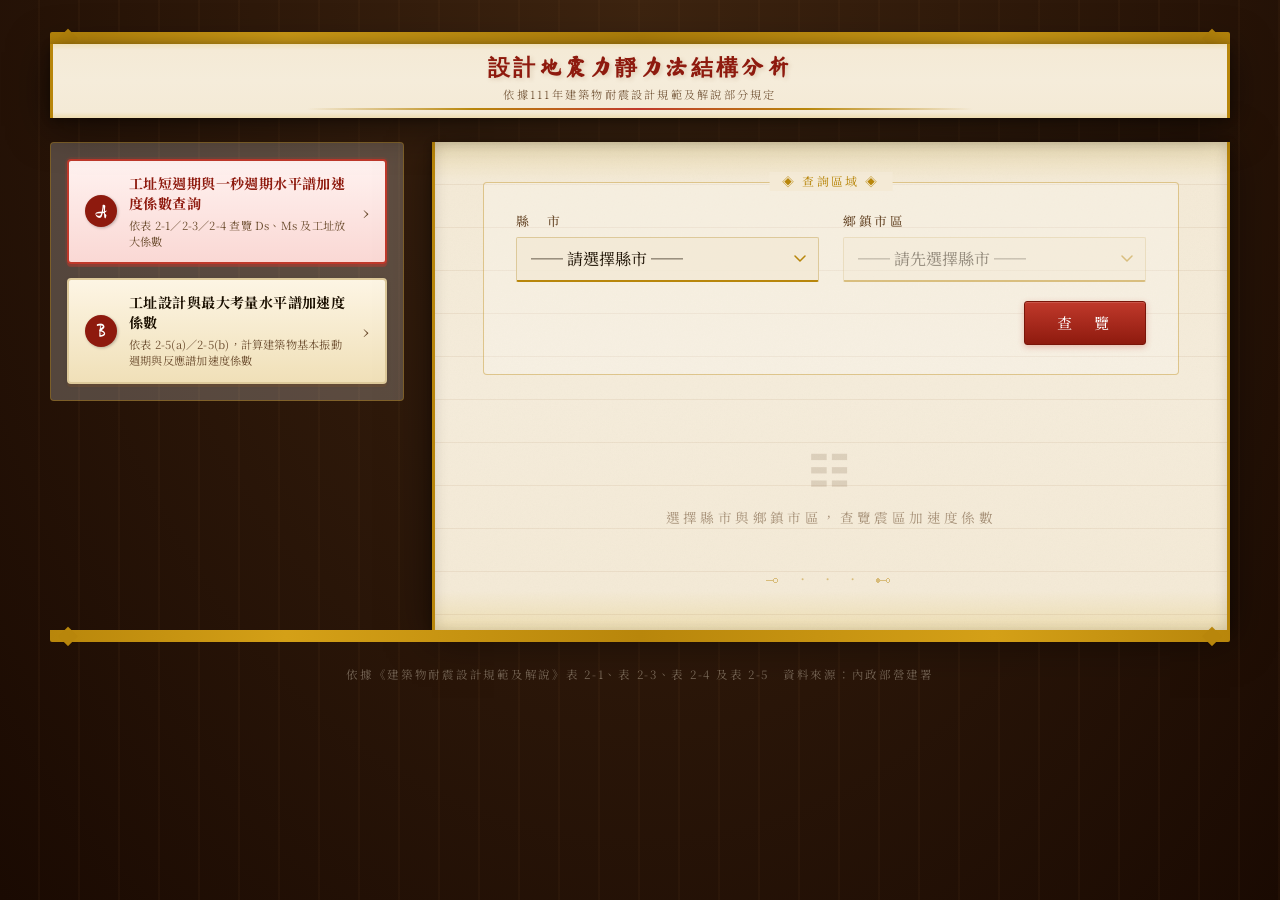
==== index.html @ 916e502d "拆分 A/B 區塊為獨立檔案，並將標題與側邊選單改為固定不隨捲動 - 新增 sections/sec-a.html、sections/sec-b.html，index.html 改由 script.j" ====
<!DOCTYPE html>
<html lang="zh-TW">
<head>
  <meta charset="UTF-8">
  <meta name="viewport" content="width=device-width, initial-scale=1.0">
  <title>設計地震力靜力法結構分析</title>
  <link rel="stylesheet" href="style.css">
</head>
<body>

  <div class="gold-bar gold-bar--top"></div>

  <header class="app-header">
    <h1 class="app-header__title">設計地震力靜力法結構分析</h1>
    <p class="app-header__subtitle">依據111年建築物耐震設計規範及解說部分規定</p>
  </header>

  <div class="app-body">

    <nav class="app-sidebar" aria-label="功能選單">
      <ul class="nav-list">
        <li>
          <button type="button" class="nav-item is-active" data-panel="panel-a">
            <span class="nav-item__badge">A</span>
            <span class="nav-item__body">
              <span class="nav-item__title">工址短週期與一秒週期水平譜加速度係數查詢</span>
              <span class="nav-item__desc">依表 2-1／2-3／2-4 查覽 Ds、Ms 及工址放大係數</span>
            </span>
            <span class="nav-item__chevron" aria-hidden="true">›</span>
          </button>
        </li>
        <li>
          <button type="button" class="nav-item" data-panel="panel-b">
            <span class="nav-item__badge">B</span>
            <span class="nav-item__body">
              <span class="nav-item__title">工址設計與最大考量水平譜加速度係數</span>
              <span class="nav-item__desc">依表 2-5(a)／2-5(b)，計算建築物基本振動週期與反應譜加速度係數</span>
            </span>
            <span class="nav-item__chevron" aria-hidden="true">›</span>
          </button>
        </li>
      </ul>
    </nav>

    <div class="app-content">
    <section class="content-panel is-active" id="panel-a"></section>

    <section class="content-panel" id="panel-b"></section>
    </div>

  </div>

  <div class="gold-bar gold-bar--bottom"></div>
  <footer class="page-footer">
    依據《建築物耐震設計規範及解說》表 2-1、表 2-3、表 2-4 及表 2-5　資料來源：內政部營建署
  </footer>

  <script src="script.js"></script>
</body>
</html>
---- style.css ----
/* ════════════════════════════════════════════
   震區水平譜加速度係數典籍查覽 — style.css
   書卷典籍美學樣式（完整版）
   ════════════════════════════════════════════ */

@import url('https://fonts.googleapis.com/css2?family=Noto+Serif+TC:wght@300;400;500;700;900&family=Ma+Shan+Zheng&display=swap');

/* ── 色彩變數 ── */
:root {
  --ink:             #1a0f00;
  --ink-light:       #3d2b1a;
  --ink-faint:       #6b4c2e;
  --paper:           #f4ead6;
  --paper-dark:      #e8d5ae;
  --paper-aged:      #ddc99a;
  --vermillion:      #c0392b;
  --vermillion-dark: #8e1a0e;
  --gold:            #b8860b;
  --gold-light:      #d4a017;
  --seal-red:        #cc2200;
  --bamboo:          #8fae6b;
}

/* ── Reset ── */
*, *::before, *::after { box-sizing: border-box; margin: 0; padding: 0; }

body {
  background: #2c1a08;
  background-image:
    repeating-linear-gradient(
      90deg, transparent 0px, transparent 38px,
      rgba(139,90,43,0.07) 38px, rgba(139,90,43,0.07) 40px
    ),
    radial-gradient(ellipse at 50% 0%, #3d2410 0%, #1a0a02 100%);
  min-height: 100vh;
  font-family: 'Noto Serif TC', 'Noto Serif CJK TC', serif;
  color: var(--ink);
  display: flex;
  flex-direction: column;
  align-items: center;
  padding: 2rem 1rem 4rem;
}

/* ════════════════════════════════════════════
   捲軸外框
   ════════════════════════════════════════════ */
.gold-bar {
  width: 100%; max-width: 1180px; height: 12px;
  background: linear-gradient(90deg,
    var(--gold) 0%, var(--gold-light) 20%, var(--gold) 50%,
    var(--gold-light) 80%, var(--gold) 100%);
  position: relative;
}
.gold-bar--top    { border-radius: 2px 2px 0 0; }
.gold-bar--bottom { border-radius: 0 0 2px 2px; }
.gold-bar--top::before, .gold-bar--top::after,
.gold-bar--bottom::before, .gold-bar--bottom::after {
  content: '◆'; position: absolute; color: var(--gold); font-size: 20px; line-height: 1;
}
.gold-bar--top::before    { top: -4px;    left:  8px; }
.gold-bar--top::after     { top: -4px;    right: 8px; }
.gold-bar--bottom::before { bottom: -4px; left:  8px; }
.gold-bar--bottom::after  { bottom: -4px; right: 8px; }

.scroll {
  width: 100%; max-width: 820px;
  background: var(--paper);
  background-image:
    url("data:image/svg+xml,%3Csvg xmlns='http://www.w3.org/2000/svg' width='300' height='300'%3E%3Cfilter id='n'%3E%3CfeTurbulence type='fractalNoise' baseFrequency='0.65' numOctaves='3' stitchTiles='stitch'/%3E%3CfeColorMatrix type='saturate' values='0'/%3E%3C/filter%3E%3Crect width='300' height='300' filter='url(%23n)' opacity='0.04'/%3E%3C/svg%3E"),
    linear-gradient(180deg, #f0e0b8 0%, #f4ead6 8%, #f5ecda 50%, #f4ead6 92%, #eddcb0 100%);
  border-left: 3px solid var(--gold); border-right: 3px solid var(--gold);
  box-shadow:
    inset  4px 0 12px rgba(26,15,0,0.07),
    inset -4px 0 12px rgba(26,15,0,0.07),
    0 8px 40px rgba(0,0,0,0.5), 0 2px 8px rgba(0,0,0,0.3);
  position: relative; overflow: hidden;
}
.scroll::before {
  content: ''; position: absolute; inset: 0; pointer-events: none; z-index: 0;
  background-image: repeating-linear-gradient(
    180deg, transparent 0px, transparent 42px,
    rgba(139,90,43,0.09) 42px, rgba(139,90,43,0.09) 43px
  );
}
.scroll__inner { position: relative; z-index: 1; padding: 2.5rem 3rem; }

/* ════════════════════════════════════════════
   頂層標題列（App Header）
   ════════════════════════════════════════════ */
.app-header {
  width: 100%; max-width: 1180px;
  margin: 0 auto 1.5rem;
  background: var(--paper);
  background-image: linear-gradient(180deg, #f0e0b8 0%, #f4ead6 8%, #f5ecda 50%, #f4ead6 92%, #eddcb0 100%);
  border-left: 3px solid var(--gold); border-right: 3px solid var(--gold);
  box-shadow: 0 8px 40px rgba(0,0,0,0.5), 0 2px 8px rgba(0,0,0,0.3);
  text-align: center;
  padding: 0.5rem 2rem 0.45rem;
  position: sticky; top: 0; z-index: 30;
}
.app-header::after {
  content: ''; display: block; margin: 0.4rem auto 0; width: 60%; height: 2px;
  background: linear-gradient(90deg,
    transparent, var(--gold), var(--vermillion), var(--gold), transparent);
}
.app-header__title {
  font-family: 'Ma Shan Zheng', cursive;
  font-size: 1.4rem; color: var(--vermillion-dark);
  letter-spacing: 0.15em; text-shadow: 2px 2px 4px rgba(139,90,43,0.2); line-height: 1.3;
}
.app-header__subtitle {
  font-size: 0.7rem; color: var(--ink-faint);
  letter-spacing: 0.2em; margin-top: 0.3rem; font-weight: 300;
}

/* ════════════════════════════════════════════
   App Body：側邊選單（30%）＋ 內容面板（70%）
   ════════════════════════════════════════════ */
.app-body {
  width: 100%; max-width: 1180px;
  margin: 0 auto;
  display: flex; gap: 1.75rem; align-items: flex-start;
}

.app-sidebar {
  flex: 0 0 30%;
  min-width: 220px;
  background: rgba(255,255,255,0.22);
  border: 1px solid rgba(184,134,11,0.4);
  border-radius: 4px;
  padding: 1rem;
  position: sticky;
  top: 76px;
}
.nav-list { list-style: none; display: flex; flex-direction: column; gap: 0.85rem; }

.nav-item {
  width: 100%;
  display: flex; align-items: center; gap: 0.75rem;
  padding: 0.85rem 1rem; border-radius: 4px;
  border: 2px solid var(--paper-aged);
  background: linear-gradient(180deg, #fdf5e4 0%, #f0e0b8 100%);
  box-shadow: 0 3px 0 rgba(139,90,43,0.25), 0 1px 4px rgba(0,0,0,0.1);
  cursor: pointer; text-align: left;
  font-family: 'Noto Serif TC', serif;
  transition: all 0.15s ease; position: relative; top: 0;
}
.nav-item:hover {
  border-color: var(--ink-faint);
  box-shadow: 0 4px 0 rgba(139,90,43,0.3), 0 2px 8px rgba(0,0,0,0.12);
  top: -1px;
}
.nav-item:active { top: 2px; box-shadow: 0 1px 0 rgba(139,90,43,0.2); }
.nav-item.is-active {
  border-color: var(--vermillion);
  background: linear-gradient(180deg, #fff2f0 0%, #fad8d4 100%);
  box-shadow: 0 3px 0 rgba(192,57,43,0.4), 0 0 0 2px rgba(192,57,43,0.15);
  top: 0;
}
.nav-item__badge {
  flex-shrink: 0; width: 2rem; height: 2rem; border-radius: 50%;
  display: flex; align-items: center; justify-content: center;
  background: var(--vermillion-dark); color: #fff;
  font-family: 'Ma Shan Zheng', cursive; font-size: 1.1rem;
  box-shadow: 1px 1px 3px rgba(0,0,0,0.25);
}
.nav-item__body  { flex: 1; display: flex; flex-direction: column; gap: 0.2rem; }
.nav-item__title { font-size: 0.88rem; font-weight: 700; color: var(--ink); letter-spacing: 0.03em; line-height: 1.4; }
.nav-item__desc  { font-size: 0.7rem; color: var(--ink-faint); letter-spacing: 0.02em; }
.nav-item__chevron { flex-shrink: 0; color: var(--ink-faint); font-size: 1.1rem; }
.nav-item.is-active .nav-item__title { color: var(--vermillion-dark); }

.app-content { flex: 1 1 70%; min-width: 0; }
.content-panel { display: none; }
.content-panel.is-active { display: block; }

/* ════════════════════════════════════════════
   查詢區
   ════════════════════════════════════════════ */
.query-box {
  background: rgba(255,255,255,0.22);
  border: 1px solid rgba(184,134,11,0.4);
  border-radius: 4px; padding: 1.8rem 2rem;
  margin-bottom: 2rem; position: relative;
}
.query-box__label {
  position: absolute; top: -0.65rem; left: 50%; transform: translateX(-50%);
  background: var(--paper); padding: 0 0.8rem;
  font-size: 0.75rem; color: var(--gold); letter-spacing: 0.2em; white-space: nowrap;
}
.query-box__row {
  display: flex; gap: 1.5rem; align-items: flex-end; flex-wrap: wrap;
}
.query-box__row--btn {
  margin-top: 1.2rem; justify-content: flex-end;
}

.form-group { flex: 1; min-width: 180px; }
.form-group label {
  display: block; font-size: 0.8rem; color: var(--ink-faint);
  letter-spacing: 0.2em; margin-bottom: 0.4rem; font-weight: 500;
}

select {
  width: 100%; padding: 0.6rem 2rem 0.6rem 0.9rem;
  background-color: rgba(244,234,214,0.85);
  border: 1px solid var(--paper-aged); border-bottom: 2px solid var(--gold);
  border-radius: 2px;
  font-family: 'Noto Serif TC', serif; font-size: 1rem; color: var(--ink);
  cursor: pointer; outline: none; appearance: none; -webkit-appearance: none;
  background-image: url("data:image/svg+xml,%3Csvg xmlns='http://www.w3.org/2000/svg' width='12' height='8'%3E%3Cpath d='M1 1l5 5 5-5' fill='none' stroke='%23b8860b' stroke-width='1.5' stroke-linecap='round' stroke-linejoin='round'/%3E%3C/svg%3E");
  background-repeat: no-repeat; background-position: right 0.75rem center;
  transition: border-color 0.2s, box-shadow 0.2s;
}
select:focus { border-bottom-color: var(--vermillion); box-shadow: 0 2px 8px rgba(192,57,43,0.12); }
select:disabled { opacity: 0.45; cursor: not-allowed; }

.btn-query {
  flex-shrink: 0; padding: 0.65rem 2rem;
  background: linear-gradient(180deg, var(--vermillion) 0%, var(--vermillion-dark) 100%);
  color: #fff; border: 1px solid #7a1509; border-radius: 3px;
  font-family: 'Noto Serif TC', serif; font-size: 0.95rem;
  letter-spacing: 0.25em; cursor: pointer;
  box-shadow: 0 2px 6px rgba(192,57,43,0.3), inset 0 1px 0 rgba(255,255,255,0.15);
  transition: all 0.2s; white-space: nowrap;
}
.btn-query:hover {
  background: linear-gradient(180deg, #d04030 0%, #9e1e0f 100%);
  box-shadow: 0 3px 10px rgba(192,57,43,0.4); transform: translateY(-1px);
}
.btn-query:active { transform: translateY(0); }

/* ════════════════════════════════════════════
   工址位置判斷列（zone-row）
   ════════════════════════════════════════════ */
.zone-row {
  margin-top: 1.1rem; padding-top: 1rem;
  border-top: 1px dashed rgba(184,134,11,0.3);
  display: block;
}
.zone-row__label {
  display: block;
  font-size: 0.78rem; color: var(--ink-faint);
  letter-spacing: 0.18em; margin-bottom: 0.65rem;
  width: 100%;
}

/* 兩顆卡片水平並排，佔滿整行 */
.zone-toggle { display: flex; flex-direction: row; gap: 0.85rem; width: 100%; }

.zone-btn {
  flex: 1; min-width: 180px;
  display: flex; align-items: center; gap: 0.75rem;
  padding: 0.85rem 1.1rem; border-radius: 4px;
  /* 明顯的按鈕外觀：實色邊框 + 立體陰影 */
  border: 2px solid var(--paper-aged);
  background: linear-gradient(180deg, #fdf5e4 0%, #f0e0b8 100%);
  box-shadow: 0 3px 0 rgba(139,90,43,0.25), 0 1px 4px rgba(0,0,0,0.1);
  cursor: pointer;
  transition: all 0.15s ease;
  user-select: none;
  position: relative;
  top: 0;
}
/* 隱藏原生 radio（保留輔助功能） */
.zone-btn input[type="radio"] { position: absolute; opacity: 0; width: 0; height: 0; }

/* Hover：浮起效果 */
.zone-btn:hover {
  border-color: var(--ink-faint);
  box-shadow: 0 4px 0 rgba(139,90,43,0.3), 0 2px 8px rgba(0,0,0,0.12);
  top: -1px;
}

/* 點下：按壓效果 */
.zone-btn:active {
  top: 2px;
  box-shadow: 0 1px 0 rgba(139,90,43,0.2);
}

/* 選中：非近斷層（金色） */
.zone-btn--general.is-selected {
  border-color: var(--gold);
  background: linear-gradient(180deg, #fff8e8 0%, #f5e8b0 100%);
  box-shadow: 0 3px 0 rgba(184,134,11,0.4), 0 0 0 2px rgba(184,134,11,0.2);
  top: 0;
}

/* 選中：屬近斷層（朱紅） */
.zone-btn--near.is-selected {
  border-color: var(--vermillion);
  background: linear-gradient(180deg, #fff2f0 0%, #fad8d4 100%);
  box-shadow: 0 3px 0 rgba(192,57,43,0.4), 0 0 0 2px rgba(192,57,43,0.15);
  top: 0;
}

/* 圖示 */
.zone-btn__icon {
  font-size: 1.5rem; line-height: 1; flex-shrink: 0;
  filter: drop-shadow(0 1px 1px rgba(0,0,0,0.1));
}
.zone-btn--general .zone-btn__icon { color: var(--gold); }
.zone-btn--near    .zone-btn__icon { color: var(--vermillion); }

/* 文字 */
.zone-btn__text {
  display: flex; flex-direction: column; gap: 0.2rem;
  font-size: 0.95rem; font-weight: 700; color: var(--ink);
  letter-spacing: 0.05em; line-height: 1.3;
}
.zone-btn__text small {
  font-size: 0.7rem; color: var(--ink-faint);
  font-weight: 400; letter-spacing: 0.05em;
}
.zone-btn--general.is-selected .zone-btn__text { color: var(--gold); }
.zone-btn--near.is-selected    .zone-btn__text { color: var(--vermillion-dark); }

/* ════════════════════════════════════════════
   近斷層輸入列（near-row）
   ════════════════════════════════════════════ */
.near-row {
  margin-top: 1rem; padding-top: 1rem;
  border-top: 1px dashed rgba(192,57,43,0.25);
  display: flex; gap: 1.5rem; flex-wrap: wrap; align-items: flex-end;
}
.form-group--dist { min-width: 200px; flex: 0 0 auto; }

.dist-hint {
  font-size: 0.68rem; color: var(--ink-faint);
  font-weight: 300; letter-spacing: 0.05em; margin-left: 0.2rem;
}
.dist-input-wrap { display: flex; align-items: center; gap: 0.5rem; }

input[type="number"] {
  width: 120px; padding: 0.6rem 0.8rem;
  background: rgba(244,234,214,0.85);
  border: 1px solid var(--paper-aged); border-bottom: 2px solid var(--vermillion);
  border-radius: 2px;
  font-family: 'Noto Serif TC', serif; font-size: 1.05rem; color: var(--ink);
  outline: none; text-align: center;
  transition: border-color 0.2s, box-shadow 0.2s;
  -moz-appearance: textfield;
}
input[type="number"]::-webkit-inner-spin-button,
input[type="number"]::-webkit-outer-spin-button { -webkit-appearance: none; }
input[type="number"]:focus {
  border-bottom-color: var(--gold); box-shadow: 0 2px 8px rgba(184,134,11,0.15);
}
.dist-unit { font-size: 0.85rem; color: var(--ink-faint); letter-spacing: 0.05em; }

/* ════════════════════════════════════════════
   結果區
   ════════════════════════════════════════════ */
.result { animation: unfurl 0.45s ease-out; }
@keyframes unfurl {
  from { opacity: 0; transform: translateY(-10px); }
  to   { opacity: 1; transform: translateY(0); }
}

.result__heading {
  display: flex; align-items: baseline; gap: 0.6rem;
  margin-bottom: 0.8rem; padding-bottom: 0.8rem;
  border-bottom: 1px dashed var(--paper-aged);
}
.result__county   { font-family: 'Ma Shan Zheng', cursive; font-size: 1.1rem; color: var(--ink-faint); }
.result__district { font-family: 'Ma Shan Zheng', cursive; font-size: 1.7rem; color: var(--vermillion-dark); letter-spacing: 0.1em; }

/* 模式標籤 */
.result__mode {
  font-size: 0.78rem; letter-spacing: 0.1em;
  padding: 0.35rem 0.8rem; border-radius: 2px;
  margin-bottom: 1.1rem; display: inline-block;
}
.result__mode.mode--near {
  background: rgba(192,57,43,0.09); color: var(--vermillion-dark);
  border: 1px solid rgba(192,57,43,0.28); border-left: 3px solid var(--vermillion);
}
.result__mode.mode--general {
  background: rgba(184,134,11,0.08); color: var(--ink-faint);
  border: 1px solid rgba(184,134,11,0.25); border-left: 3px solid var(--gold);
}

/* 四格係數 */
.coeff-grid {
  display: grid; grid-template-columns: 1fr 1fr;
  gap: 1px; background: rgba(184,134,11,0.28);
  border: 1px solid rgba(184,134,11,0.4); border-radius: 3px;
  overflow: hidden; margin-bottom: 1.5rem;
}
.coeff-cell {
  position: relative; background: rgba(244,234,214,0.55);
  padding: 1.1rem 1.3rem; transition: background 0.2s;
}
.coeff-cell:hover { background: rgba(244,234,214,0.9); }
.coeff-cell__badge {
  position: absolute; top: 8px; right: 8px;
  font-size: 0.62rem; padding: 2px 6px; border-radius: 2px; letter-spacing: 0.04em;
}
.coeff-cell__badge--design {
  background: rgba(192,57,43,0.10); color: var(--vermillion-dark);
  border: 1px solid rgba(192,57,43,0.22);
}
.coeff-cell__badge--max {
  background: rgba(184,134,11,0.10); color: var(--gold);
  border: 1px solid rgba(184,134,11,0.28);
}
.coeff-cell__desc  { font-size: 0.72rem; color: var(--ink-faint); letter-spacing: 0.1em; margin-bottom: 0.2rem; padding-right: 3.5rem; }
.coeff-cell__symbol{ font-size: 0.85rem; color: var(--gold); font-style: italic; margin-bottom: 0.25rem; }
.coeff-cell__value { font-size: 2.2rem; font-weight: 900; color: var(--vermillion-dark); line-height: 1; letter-spacing: -0.02em; }
.coeff-cell__note  { font-size: 0.68rem; color: var(--ink-faint); margin-top: 0.25rem; }
.coeff-cell__formula {
  font-size: 0.66rem; color: var(--ink-faint); font-style: italic;
  margin-top: 0.4rem; opacity: 0.85; letter-spacing: 0.02em;
}
.coeff-cell__factor {
  font-size: 0.78rem; color: var(--gold); margin-top: 0.15rem;
}
.coeff-cell__factor span { font-weight: 700; }

.coeff-grid--single { grid-template-columns: 1fr; }

/* 斷層區 */
.fault-box {
  background: rgba(143,174,107,0.08);
  border: 1px solid rgba(143,174,107,0.32);
  border-radius: 3px; padding: 1.1rem 1.3rem;
}
.fault-box__title {
  font-size: 0.78rem; color: var(--ink-faint); letter-spacing: 0.2em;
  margin-bottom: 0.75rem;
  display: flex; align-items: center; gap: 0.6rem;
}
.fault-box__title::after { content: ''; flex: 1; height: 1px; background: rgba(143,174,107,0.32); }
.fault-tags { display: flex; flex-wrap: wrap; gap: 0.5rem; }
.fault-tag {
  background: rgba(61,43,26,0.06); border: 1px solid rgba(61,43,26,0.18);
  border-left: 3px solid var(--bamboo);
  padding: 0.3rem 0.7rem; font-size: 0.85rem; color: var(--ink-light);
  letter-spacing: 0.05em; border-radius: 0 2px 2px 0; transition: background 0.15s;
}
.fault-tag:hover { background: rgba(143,174,107,0.15); }
.fault-tag--active {
  background: rgba(192,57,43,0.10) !important;
  border-left-color: var(--vermillion) !important;
  color: var(--vermillion-dark) !important; font-weight: 700;
}
.fault-none { font-size: 0.85rem; color: var(--ink-faint); font-style: italic; letter-spacing: 0.12em; }

/* ════════════════════════════════════════════
   其他
   ════════════════════════════════════════════ */
.placeholder {
  text-align: center; padding: 2rem 0 1rem;
  color: var(--ink-faint); font-size: 0.85rem;
  letter-spacing: 0.25em; opacity: 0.55;
}
.placeholder::before { content: '☷'; display: block; font-size: 2.5rem; margin-bottom: 0.5rem; opacity: 0.3; }
.ornament { text-align: center; color: var(--gold); font-size: 1rem; letter-spacing: 0.5em; margin: 1.5rem 0 0; opacity: 0.45; }
.page-footer { color: rgba(244,234,214,0.38); font-size: 0.72rem; letter-spacing: 0.15em; margin-top: 1.5rem; text-align: center; }

/* ── RWD：側欄改為堆疊在內容上方 ── */
@media (max-width: 880px) {
  .app-body { flex-direction: column; }
  .app-sidebar { flex-basis: auto; width: 100%; position: static; }
  .nav-list { flex-direction: row; flex-wrap: wrap; }
  .nav-item { flex: 1 1 100%; }
}

/* ── RWD ── */
@media (max-width: 600px) {
  .scroll__inner { padding: 1.5rem 1.2rem; }
  .app-header__title { font-size: 1.15rem; }
  .coeff-grid { grid-template-columns: 1fr; }
  .query-box__row { flex-direction: column; }
  .zone-toggle { flex-direction: column; }
  .btn-query { width: 100%; text-align: center; }
}
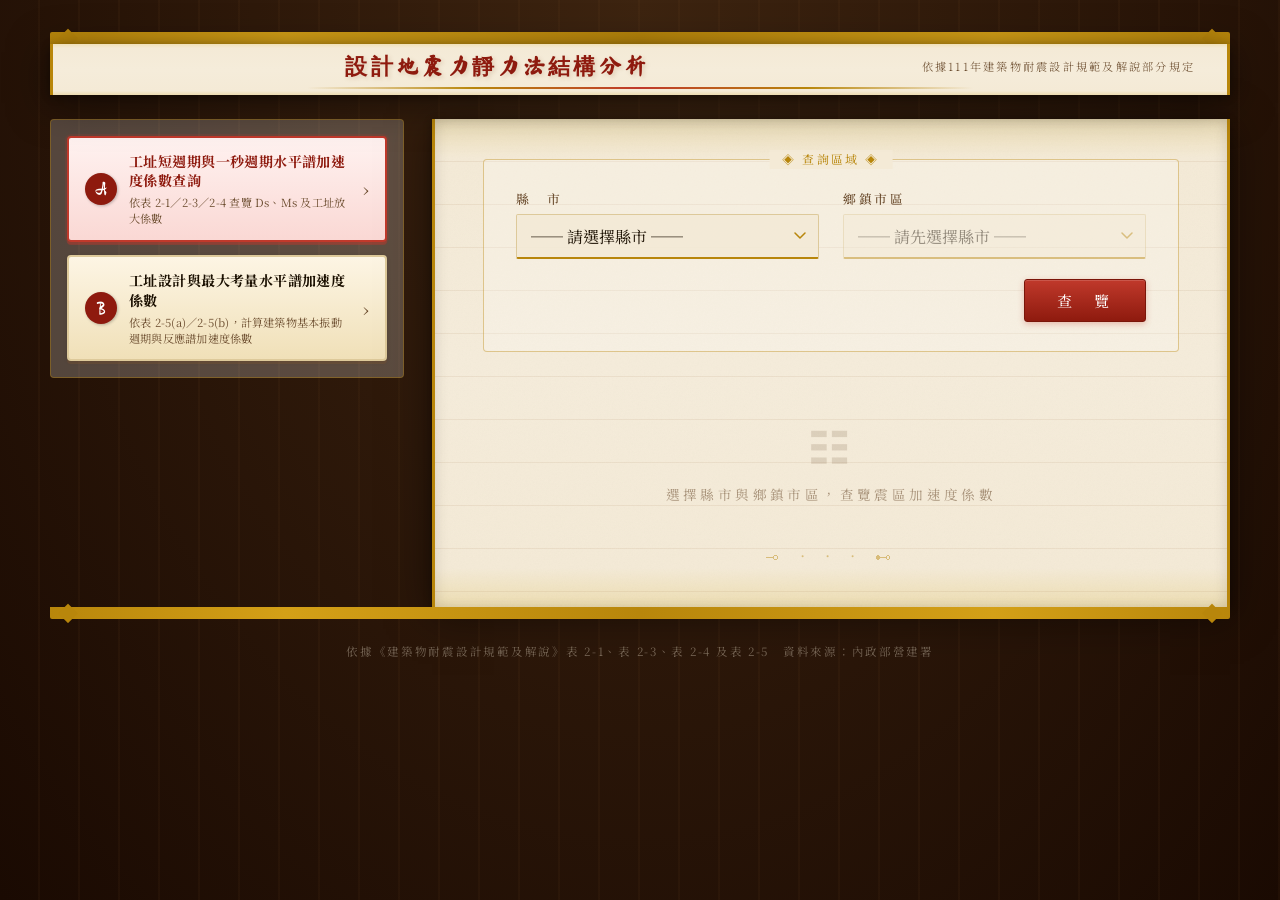
==== commit b00dbe4c: "調整頁首排版並於 SaD/SaM 卡片新增週期分界參考值 頁首副標題改與主標題同列置右（flex 排版避免任何寬度下重疊），縮減頁首高度； 工址設計/最大考量水平譜加速度係數卡片新增 0.2T0/T0" ====
--- a/index.html
+++ b/index.html
@@ -11,8 +11,10 @@
   <div class="gold-bar gold-bar--top"></div>
 
   <header class="app-header">
-    <h1 class="app-header__title">設計地震力靜力法結構分析</h1>
-    <p class="app-header__subtitle">依據111年建築物耐震設計規範及解說部分規定</p>
+    <div class="app-header__row">
+      <h1 class="app-header__title">設計地震力靜力法結構分析</h1>
+      <p class="app-header__subtitle">依據111年建築物耐震設計規範及解說部分規定</p>
+    </div>
   </header>
 
   <div class="app-body">
--- a/style.css
+++ b/style.css
@@ -95,7 +95,7 @@
   border-left: 3px solid var(--gold); border-right: 3px solid var(--gold);
   box-shadow: 0 8px 40px rgba(0,0,0,0.5), 0 2px 8px rgba(0,0,0,0.3);
   text-align: center;
-  padding: 0.5rem 2rem 0.45rem;
+  padding: 0.45rem 2rem 0.4rem;
   position: sticky; top: 0; z-index: 30;
 }
 .app-header::after {
@@ -103,14 +103,27 @@
   background: linear-gradient(90deg,
     transparent, var(--gold), var(--vermillion), var(--gold), transparent);
 }
+.app-header__row {
+  display: flex;
+  align-items: center;
+  gap: 0.75rem;
+}
 .app-header__title {
+  flex: 1 0 auto;
+  text-align: center;
+  white-space: nowrap;
   font-family: 'Ma Shan Zheng', cursive;
   font-size: 1.4rem; color: var(--vermillion-dark);
   letter-spacing: 0.15em; text-shadow: 2px 2px 4px rgba(139,90,43,0.2); line-height: 1.3;
 }
 .app-header__subtitle {
+  flex: 0 1 auto;
+  min-width: 0;
+  white-space: nowrap;
+  overflow: hidden;
+  text-overflow: ellipsis;
   font-size: 0.7rem; color: var(--ink-faint);
-  letter-spacing: 0.2em; margin-top: 0.3rem; font-weight: 300;
+  letter-spacing: 0.2em; font-weight: 300;
 }
 
 /* ════════════════════════════════════════════
@@ -418,6 +431,7 @@
 .coeff-cell__factor span { font-weight: 700; }
 
 .coeff-grid--single { grid-template-columns: 1fr; }
+.coeff-grid--three { grid-template-columns: repeat(3, 1fr); }
 
 /* 斷層區 */
 .fault-box {
@@ -470,6 +484,7 @@
 @media (max-width: 600px) {
   .scroll__inner { padding: 1.5rem 1.2rem; }
   .app-header__title { font-size: 1.15rem; }
+  .app-header__subtitle { font-size: 0.5rem; letter-spacing: 0.05em; }
   .coeff-grid { grid-template-columns: 1fr; }
   .query-box__row { flex-direction: column; }
   .zone-toggle { flex-direction: column; }
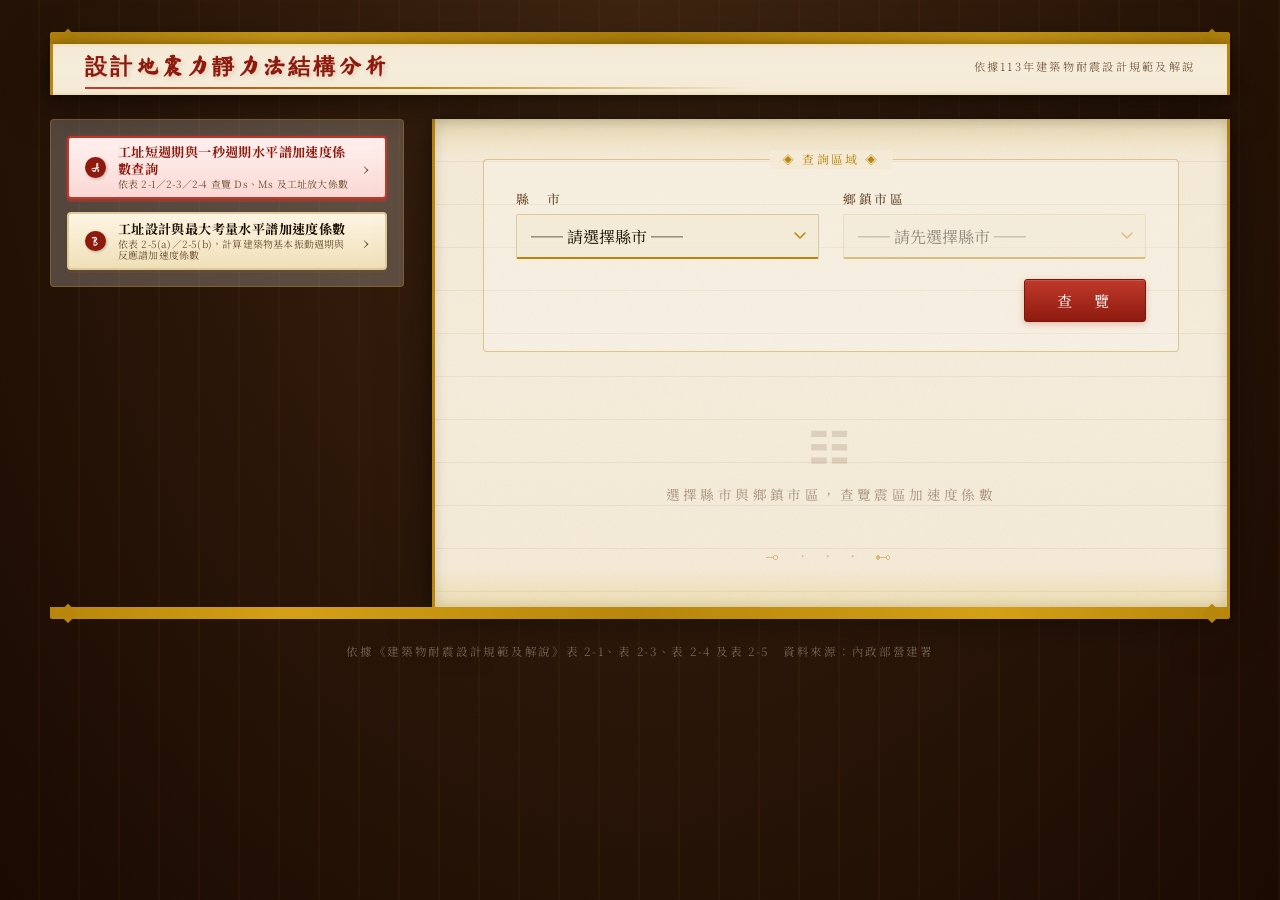
==== commit c029e7f0: "標題列左置與底線漸層調整、側邊按鈕縮高、JSON 資料移入 database 資料夾 - 主標題貼齊左側，底線改為由左側不透明向右漸淡 - 次標題文字更新為「依據113年建築物耐震設計規範及解說」 -" ====
--- a/index.html
+++ b/index.html
@@ -13,7 +13,7 @@
   <header class="app-header">
     <div class="app-header__row">
       <h1 class="app-header__title">設計地震力靜力法結構分析</h1>
-      <p class="app-header__subtitle">依據111年建築物耐震設計規範及解說部分規定</p>
+      <p class="app-header__subtitle">依據113年建築物耐震設計規範及解說</p>
     </div>
   </header>
 
--- a/style.css
+++ b/style.css
@@ -94,14 +94,14 @@
   background-image: linear-gradient(180deg, #f0e0b8 0%, #f4ead6 8%, #f5ecda 50%, #f4ead6 92%, #eddcb0 100%);
   border-left: 3px solid var(--gold); border-right: 3px solid var(--gold);
   box-shadow: 0 8px 40px rgba(0,0,0,0.5), 0 2px 8px rgba(0,0,0,0.3);
-  text-align: center;
+  text-align: left;
   padding: 0.45rem 2rem 0.4rem;
   position: sticky; top: 0; z-index: 30;
 }
 .app-header::after {
-  content: ''; display: block; margin: 0.4rem auto 0; width: 60%; height: 2px;
+  content: ''; display: block; margin: 0.4rem 0 0; width: 60%; height: 2px;
   background: linear-gradient(90deg,
-    transparent, var(--gold), var(--vermillion), var(--gold), transparent);
+    var(--vermillion), var(--gold), transparent);
 }
 .app-header__row {
   display: flex;
@@ -110,7 +110,7 @@
 }
 .app-header__title {
   flex: 1 0 auto;
-  text-align: center;
+  text-align: left;
   white-space: nowrap;
   font-family: 'Ma Shan Zheng', cursive;
   font-size: 1.4rem; color: var(--vermillion-dark);
@@ -150,7 +150,7 @@
 .nav-item {
   width: 100%;
   display: flex; align-items: center; gap: 0.75rem;
-  padding: 0.85rem 1rem; border-radius: 4px;
+  padding: 0.4rem 1rem; border-radius: 4px;
   border: 2px solid var(--paper-aged);
   background: linear-gradient(180deg, #fdf5e4 0%, #f0e0b8 100%);
   box-shadow: 0 3px 0 rgba(139,90,43,0.25), 0 1px 4px rgba(0,0,0,0.1);
@@ -171,15 +171,15 @@
   top: 0;
 }
 .nav-item__badge {
-  flex-shrink: 0; width: 2rem; height: 2rem; border-radius: 50%;
+  flex-shrink: 0; width: 1.3rem; height: 1.3rem; border-radius: 50%;
   display: flex; align-items: center; justify-content: center;
   background: var(--vermillion-dark); color: #fff;
-  font-family: 'Ma Shan Zheng', cursive; font-size: 1.1rem;
+  font-family: 'Ma Shan Zheng', cursive; font-size: 0.75rem;
   box-shadow: 1px 1px 3px rgba(0,0,0,0.25);
 }
-.nav-item__body  { flex: 1; display: flex; flex-direction: column; gap: 0.2rem; }
-.nav-item__title { font-size: 0.88rem; font-weight: 700; color: var(--ink); letter-spacing: 0.03em; line-height: 1.4; }
-.nav-item__desc  { font-size: 0.7rem; color: var(--ink-faint); letter-spacing: 0.02em; }
+.nav-item__body  { flex: 1; display: flex; flex-direction: column; gap: 0.1rem; }
+.nav-item__title { font-size: 0.82rem; font-weight: 700; color: var(--ink); letter-spacing: 0.03em; line-height: 1.25; }
+.nav-item__desc  { font-size: 0.62rem; color: var(--ink-faint); letter-spacing: 0.02em; line-height: 1.15; }
 .nav-item__chevron { flex-shrink: 0; color: var(--ink-faint); font-size: 1.1rem; }
 .nav-item.is-active .nav-item__title { color: var(--vermillion-dark); }
 
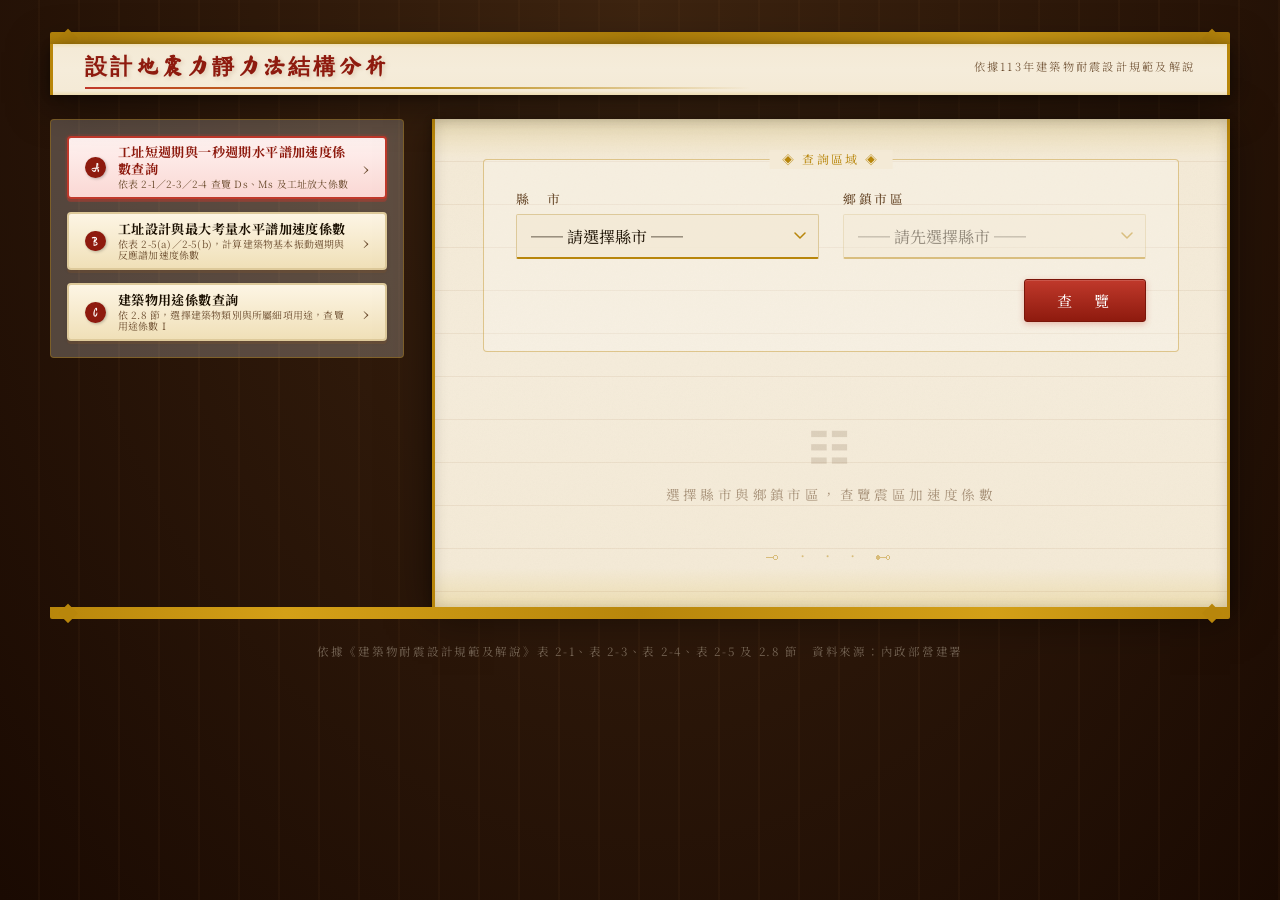
==== commit 7e21b95e: "新增 C 區：建築物用途係數查詢（依 2.8 節） 新增 database/importance.json 儲存第一至四類建築物用途係數與細項用途資料， 並新增 C 區操作頁面：左側選擇建築物類別，右" ====
--- a/index.html
+++ b/index.html
@@ -41,6 +41,16 @@
             <span class="nav-item__chevron" aria-hidden="true">›</span>
           </button>
         </li>
+        <li>
+          <button type="button" class="nav-item" data-panel="panel-c">
+            <span class="nav-item__badge">C</span>
+            <span class="nav-item__body">
+              <span class="nav-item__title">建築物用途係數查詢</span>
+              <span class="nav-item__desc">依 2.8 節，選擇建築物類別與所屬細項用途，查覽用途係數 I</span>
+            </span>
+            <span class="nav-item__chevron" aria-hidden="true">›</span>
+          </button>
+        </li>
       </ul>
     </nav>
 
@@ -48,13 +58,15 @@
     <section class="content-panel is-active" id="panel-a"></section>
 
     <section class="content-panel" id="panel-b"></section>
+
+    <section class="content-panel" id="panel-c"></section>
     </div>
 
   </div>
 
   <div class="gold-bar gold-bar--bottom"></div>
   <footer class="page-footer">
-    依據《建築物耐震設計規範及解說》表 2-1、表 2-3、表 2-4 及表 2-5　資料來源：內政部營建署
+    依據《建築物耐震設計規範及解說》表 2-1、表 2-3、表 2-4、表 2-5 及 2.8 節　資料來源：內政部營建署
   </footer>
 
   <script src="script.js"></script>
--- a/style.css
+++ b/style.css
@@ -242,6 +242,10 @@
   box-shadow: 0 3px 10px rgba(192,57,43,0.4); transform: translateY(-1px);
 }
 .btn-query:active { transform: translateY(0); }
+.btn-query:disabled {
+  opacity: 0.45; cursor: not-allowed;
+  transform: none; box-shadow: 0 2px 6px rgba(192,57,43,0.3), inset 0 1px 0 rgba(255,255,255,0.15);
+}
 
 /* ════════════════════════════════════════════
    工址位置判斷列（zone-row）
@@ -461,6 +465,96 @@
 .fault-none { font-size: 0.85rem; color: var(--ink-faint); font-style: italic; letter-spacing: 0.12em; }
 
 /* ════════════════════════════════════════════
+   用途係數選擇區（C 區）
+   ════════════════════════════════════════════ */
+.importance-layout {
+  margin-top: 1.1rem; padding-top: 1rem;
+  border-top: 1px dashed rgba(184,134,11,0.3);
+  display: flex; gap: 1.5rem; align-items: flex-start;
+}
+
+.importance-categories {
+  flex: 0 0 30%; min-width: 180px;
+  display: flex; flex-direction: column; gap: 0.6rem;
+}
+
+.category-btn {
+  display: flex; align-items: center; gap: 0.65rem;
+  padding: 0.6rem 0.9rem; border-radius: 4px;
+  border: 2px solid var(--paper-aged);
+  background: linear-gradient(180deg, #fdf5e4 0%, #f0e0b8 100%);
+  box-shadow: 0 3px 0 rgba(139,90,43,0.25), 0 1px 4px rgba(0,0,0,0.1);
+  cursor: pointer; text-align: left; width: 100%;
+  font-family: 'Noto Serif TC', serif;
+  transition: all 0.15s ease; position: relative; top: 0;
+}
+.category-btn:hover {
+  border-color: var(--ink-faint);
+  box-shadow: 0 4px 0 rgba(139,90,43,0.3), 0 2px 8px rgba(0,0,0,0.12);
+  top: -1px;
+}
+.category-btn:active { top: 2px; box-shadow: 0 1px 0 rgba(139,90,43,0.2); }
+.category-btn.is-selected {
+  border-color: var(--vermillion);
+  background: linear-gradient(180deg, #fff2f0 0%, #fad8d4 100%);
+  box-shadow: 0 3px 0 rgba(192,57,43,0.4), 0 0 0 2px rgba(192,57,43,0.15);
+  top: 0;
+}
+.category-btn__badge {
+  flex-shrink: 0; width: 1.3rem; height: 1.3rem; border-radius: 50%;
+  display: flex; align-items: center; justify-content: center;
+  background: var(--vermillion-dark); color: #fff;
+  font-family: 'Ma Shan Zheng', cursive; font-size: 0.75rem;
+  box-shadow: 1px 1px 3px rgba(0,0,0,0.25);
+}
+.category-btn__body { flex: 1; display: flex; flex-direction: column; gap: 0.1rem; min-width: 0; }
+.category-btn__title { font-size: 0.85rem; font-weight: 700; color: var(--ink); letter-spacing: 0.03em; }
+.category-btn__factor { font-size: 0.65rem; color: var(--ink-faint); letter-spacing: 0.05em; }
+.category-btn.is-selected .category-btn__title { color: var(--vermillion-dark); }
+
+.importance-items { flex: 1 1 70%; min-width: 0; }
+.placeholder--inline { padding: 0.5rem 0; }
+.placeholder--inline::before { display: none; }
+
+.importance-items__list { display: flex; flex-direction: column; gap: 0.55rem; }
+
+.item-option {
+  display: flex; align-items: flex-start; gap: 0.6rem;
+  padding: 0.6rem 0.9rem; border-radius: 4px;
+  border: 2px solid var(--paper-aged);
+  background: linear-gradient(180deg, #fdf5e4 0%, #f0e0b8 100%);
+  box-shadow: 0 3px 0 rgba(139,90,43,0.25), 0 1px 4px rgba(0,0,0,0.1);
+  cursor: pointer; text-align: left; width: 100%;
+  font-family: 'Noto Serif TC', serif; font-size: 0.82rem; color: var(--ink);
+  line-height: 1.5; letter-spacing: 0.02em;
+  transition: all 0.15s ease; position: relative; top: 0;
+}
+.item-option:hover {
+  border-color: var(--ink-faint);
+  box-shadow: 0 4px 0 rgba(139,90,43,0.3), 0 2px 8px rgba(0,0,0,0.12);
+  top: -1px;
+}
+.item-option:active { top: 2px; box-shadow: 0 1px 0 rgba(139,90,43,0.2); }
+.item-option.is-selected {
+  border-color: var(--gold);
+  background: linear-gradient(180deg, #fff8e8 0%, #f5e8b0 100%);
+  box-shadow: 0 3px 0 rgba(184,134,11,0.4), 0 0 0 2px rgba(184,134,11,0.2);
+  top: 0; color: var(--ink);
+  font-weight: 700;
+}
+
+.importance-note {
+  margin-top: 0.7rem; padding: 0.7rem 0.9rem;
+  background: rgba(143,174,107,0.08);
+  border: 1px solid rgba(143,174,107,0.32); border-left: 3px solid var(--bamboo);
+  border-radius: 0 3px 3px 0;
+  font-size: 0.72rem; color: var(--ink-faint); line-height: 1.6; letter-spacing: 0.02em;
+}
+.importance-note--selected {
+  margin-bottom: 1.2rem;
+}
+
+/* ════════════════════════════════════════════
    其他
    ════════════════════════════════════════════ */
 .placeholder {
@@ -488,5 +582,7 @@
   .coeff-grid { grid-template-columns: 1fr; }
   .query-box__row { flex-direction: column; }
   .zone-toggle { flex-direction: column; }
+  .importance-layout { flex-direction: column; }
+  .importance-categories { flex-basis: auto; width: 100%; }
   .btn-query { width: 100%; text-align: center; }
 }
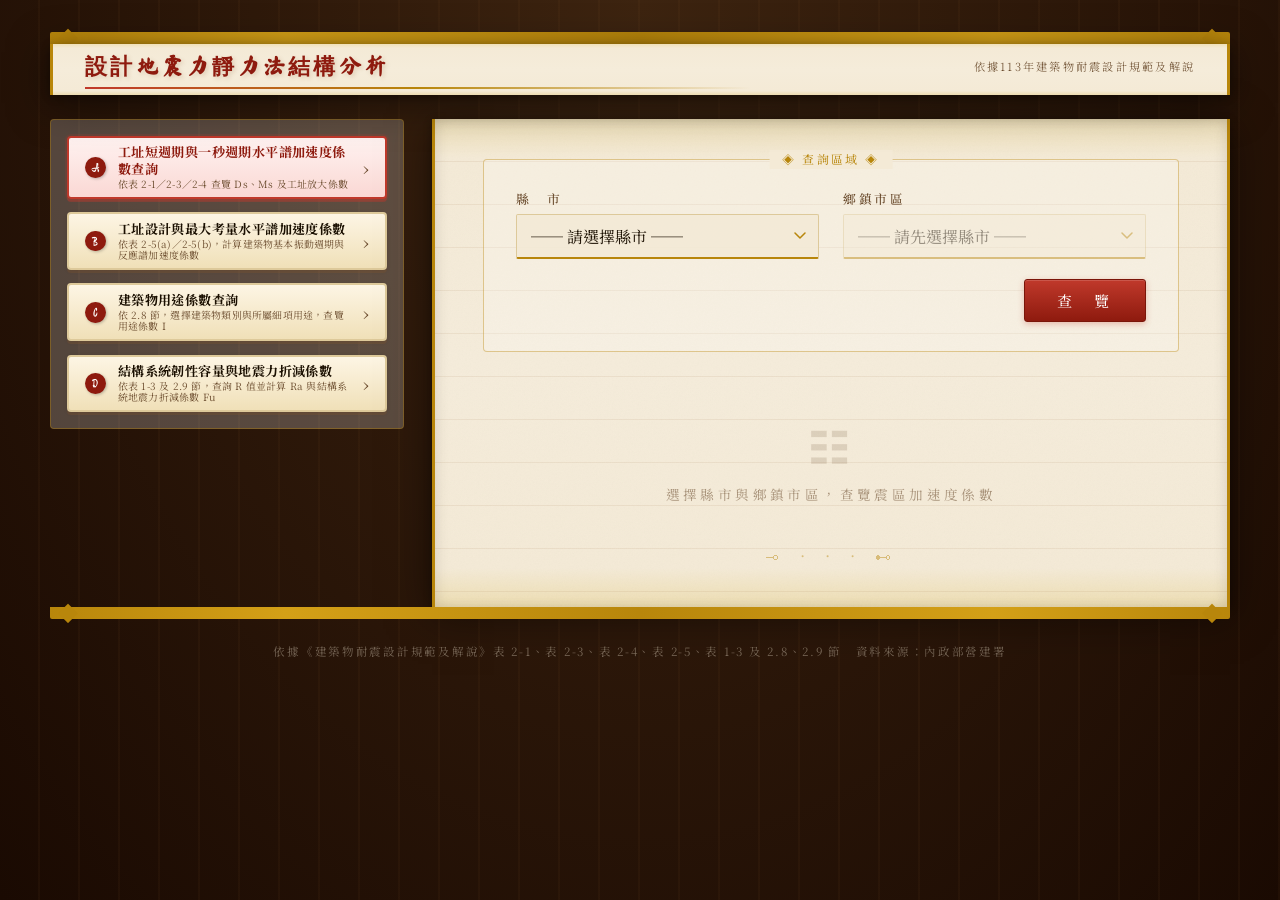
==== commit e074b6cc: "新增 D 區：結構系統韌性容量與地震力折減係數（表 1-3、2.9 節） - 新建 database/ductility.json 存表 1-3 結構系統韌性容量 R 值（4 類別／30 筆） - 新" ====
--- a/index.html
+++ b/index.html
@@ -51,6 +51,16 @@
             <span class="nav-item__chevron" aria-hidden="true">›</span>
           </button>
         </li>
+        <li>
+          <button type="button" class="nav-item" data-panel="panel-d">
+            <span class="nav-item__badge">D</span>
+            <span class="nav-item__body">
+              <span class="nav-item__title">結構系統韌性容量與地震力折減係數</span>
+              <span class="nav-item__desc">依表 1-3 及 2.9 節，查詢 R 值並計算 Ra 與結構系統地震力折減係數 Fu</span>
+            </span>
+            <span class="nav-item__chevron" aria-hidden="true">›</span>
+          </button>
+        </li>
       </ul>
     </nav>
 
@@ -60,13 +70,15 @@
     <section class="content-panel" id="panel-b"></section>
 
     <section class="content-panel" id="panel-c"></section>
+
+    <section class="content-panel" id="panel-d"></section>
     </div>
 
   </div>
 
   <div class="gold-bar gold-bar--bottom"></div>
   <footer class="page-footer">
-    依據《建築物耐震設計規範及解說》表 2-1、表 2-3、表 2-4、表 2-5 及 2.8 節　資料來源：內政部營建署
+    依據《建築物耐震設計規範及解說》表 2-1、表 2-3、表 2-4、表 2-5、表 1-3 及 2.8、2.9 節　資料來源：內政部營建署
   </footer>
 
   <script src="script.js"></script>
--- a/style.css
+++ b/style.css
@@ -311,6 +311,14 @@
   top: 0;
 }
 
+/* 選中：竹綠（D 區第三選項） */
+.zone-btn--bamboo.is-selected {
+  border-color: var(--bamboo);
+  background: linear-gradient(180deg, #f6faf1 0%, #dfeccf 100%);
+  box-shadow: 0 3px 0 rgba(143,174,107,0.4), 0 0 0 2px rgba(143,174,107,0.2);
+  top: 0;
+}
+
 /* 圖示 */
 .zone-btn__icon {
   font-size: 1.5rem; line-height: 1; flex-shrink: 0;
@@ -318,6 +326,8 @@
 }
 .zone-btn--general .zone-btn__icon { color: var(--gold); }
 .zone-btn--near    .zone-btn__icon { color: var(--vermillion); }
+.zone-btn--bamboo  .zone-btn__icon { color: var(--bamboo); }
+.zone-btn--bamboo.is-selected .zone-btn__text { color: #5f7a45; }
 
 /* 文字 */
 .zone-btn__text {
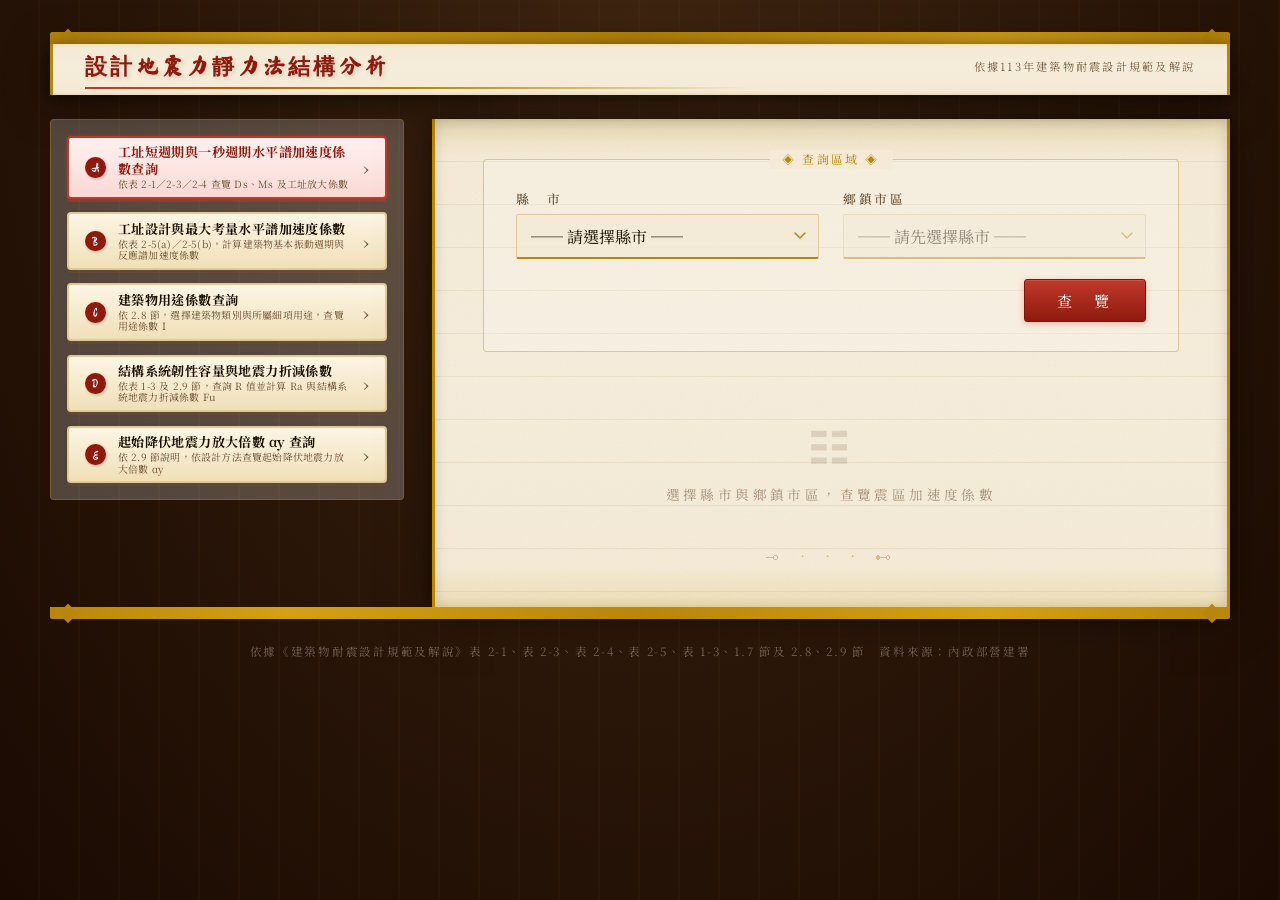
==== commit d4af8b50: "D 區調整、新增 E 區（起始降伏地震力放大倍數 αy） - 新增 E 區，將 αy 選擇區塊自 D 區移出；卡片改直向排列、圖示改為項目符號   「․」，並移除「不參與 Fu 計算」之說明文字 - " ====
--- a/index.html
+++ b/index.html
@@ -61,6 +61,16 @@
             <span class="nav-item__chevron" aria-hidden="true">›</span>
           </button>
         </li>
+        <li>
+          <button type="button" class="nav-item" data-panel="panel-e">
+            <span class="nav-item__badge">E</span>
+            <span class="nav-item__body">
+              <span class="nav-item__title">起始降伏地震力放大倍數 αy 查詢</span>
+              <span class="nav-item__desc">依 2.9 節說明，依設計方法查覽起始降伏地震力放大倍數 αy</span>
+            </span>
+            <span class="nav-item__chevron" aria-hidden="true">›</span>
+          </button>
+        </li>
       </ul>
     </nav>
 
@@ -72,13 +82,15 @@
     <section class="content-panel" id="panel-c"></section>
 
     <section class="content-panel" id="panel-d"></section>
+
+    <section class="content-panel" id="panel-e"></section>
     </div>
 
   </div>
 
   <div class="gold-bar gold-bar--bottom"></div>
   <footer class="page-footer">
-    依據《建築物耐震設計規範及解說》表 2-1、表 2-3、表 2-4、表 2-5、表 1-3 及 2.8、2.9 節　資料來源：內政部營建署
+    依據《建築物耐震設計規範及解說》表 2-1、表 2-3、表 2-4、表 2-5、表 1-3、1.7 節及 2.8、2.9 節　資料來源：內政部營建署
   </footer>
 
   <script src="script.js"></script>
--- a/style.css
+++ b/style.css
@@ -265,6 +265,9 @@
 /* 兩顆卡片水平並排，佔滿整行 */
 .zone-toggle { display: flex; flex-direction: row; gap: 0.85rem; width: 100%; }
 
+/* 卡片直向排列，一排一顆 */
+.zone-toggle--column { flex-direction: column; }
+
 .zone-btn {
   flex: 1; min-width: 180px;
   display: flex; align-items: center; gap: 0.75rem;
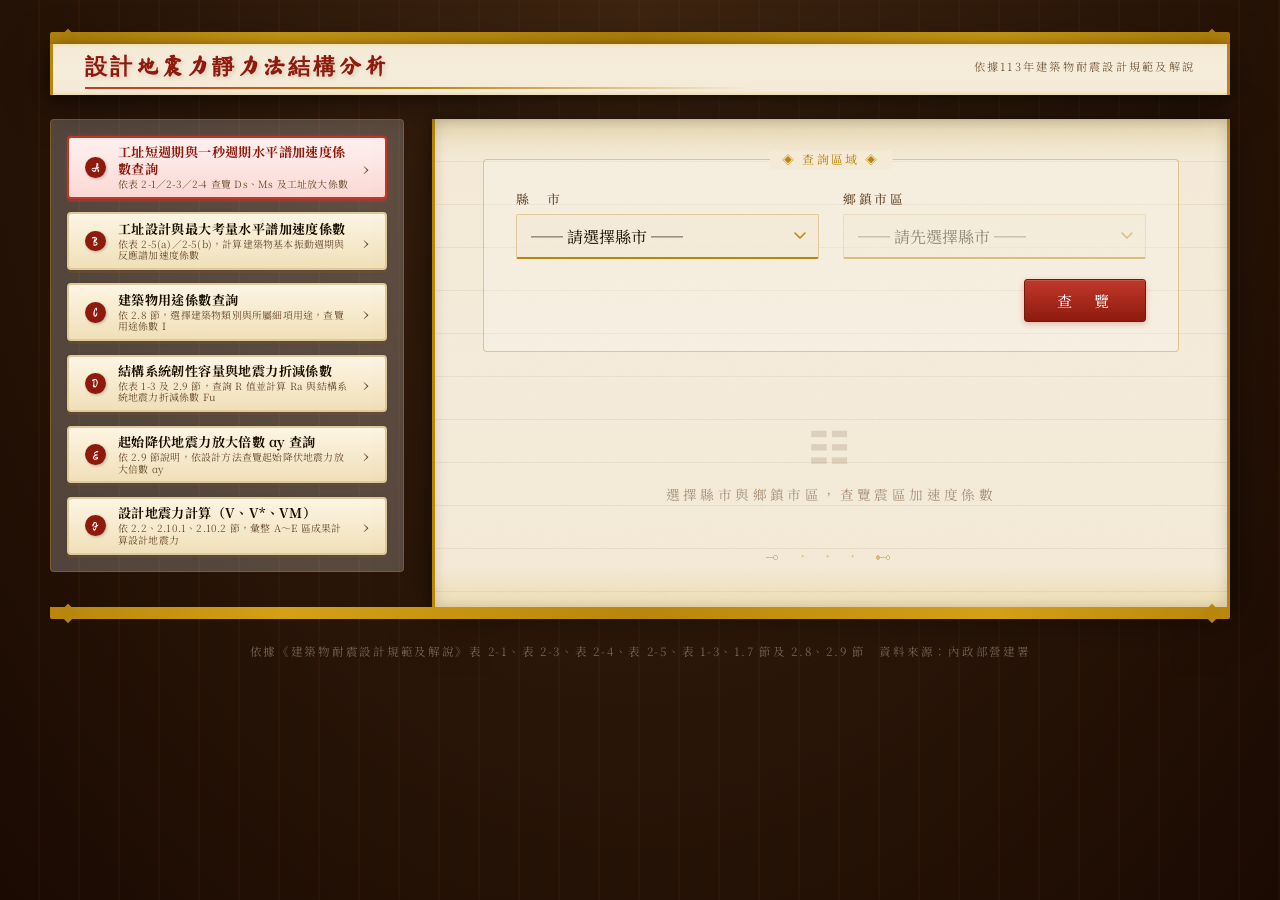
==== commit efce9fa1: "新增 F 區：設計地震力計算（V、V*、VM） 依 2.2、2.10.1、2.10.2 節，彙整 B（SaD/SaM）、C（I）、D（Fu/FuM）、 E（αy）四區成果，計算最小設計水平總橫力 V（" ====
--- a/index.html
+++ b/index.html
@@ -71,6 +71,16 @@
             <span class="nav-item__chevron" aria-hidden="true">›</span>
           </button>
         </li>
+        <li>
+          <button type="button" class="nav-item" data-panel="panel-f">
+            <span class="nav-item__badge">F</span>
+            <span class="nav-item__body">
+              <span class="nav-item__title">設計地震力計算（V、V*、VM）</span>
+              <span class="nav-item__desc">依 2.2、2.10.1、2.10.2 節，彙整 A～E 區成果計算設計地震力</span>
+            </span>
+            <span class="nav-item__chevron" aria-hidden="true">›</span>
+          </button>
+        </li>
       </ul>
     </nav>
 
@@ -84,6 +94,8 @@
     <section class="content-panel" id="panel-d"></section>
 
     <section class="content-panel" id="panel-e"></section>
+
+    <section class="content-panel" id="panel-f"></section>
     </div>
 
   </div>
--- a/style.css
+++ b/style.css
@@ -345,6 +345,15 @@
 .zone-btn--general.is-selected .zone-btn__text { color: var(--gold); }
 .zone-btn--near.is-selected    .zone-btn__text { color: var(--vermillion-dark); }
 
+/* 鎖定（不可點擊）：D 區依 A 區工址位置自動選定後，未選中之另一選項灰階鎖定 */
+.zone-btn.is-locked {
+  opacity: 0.45;
+  cursor: not-allowed;
+  pointer-events: none;
+  box-shadow: none;
+  top: 0;
+}
+
 /* ════════════════════════════════════════════
    近斷層輸入列（near-row）
    ════════════════════════════════════════════ */
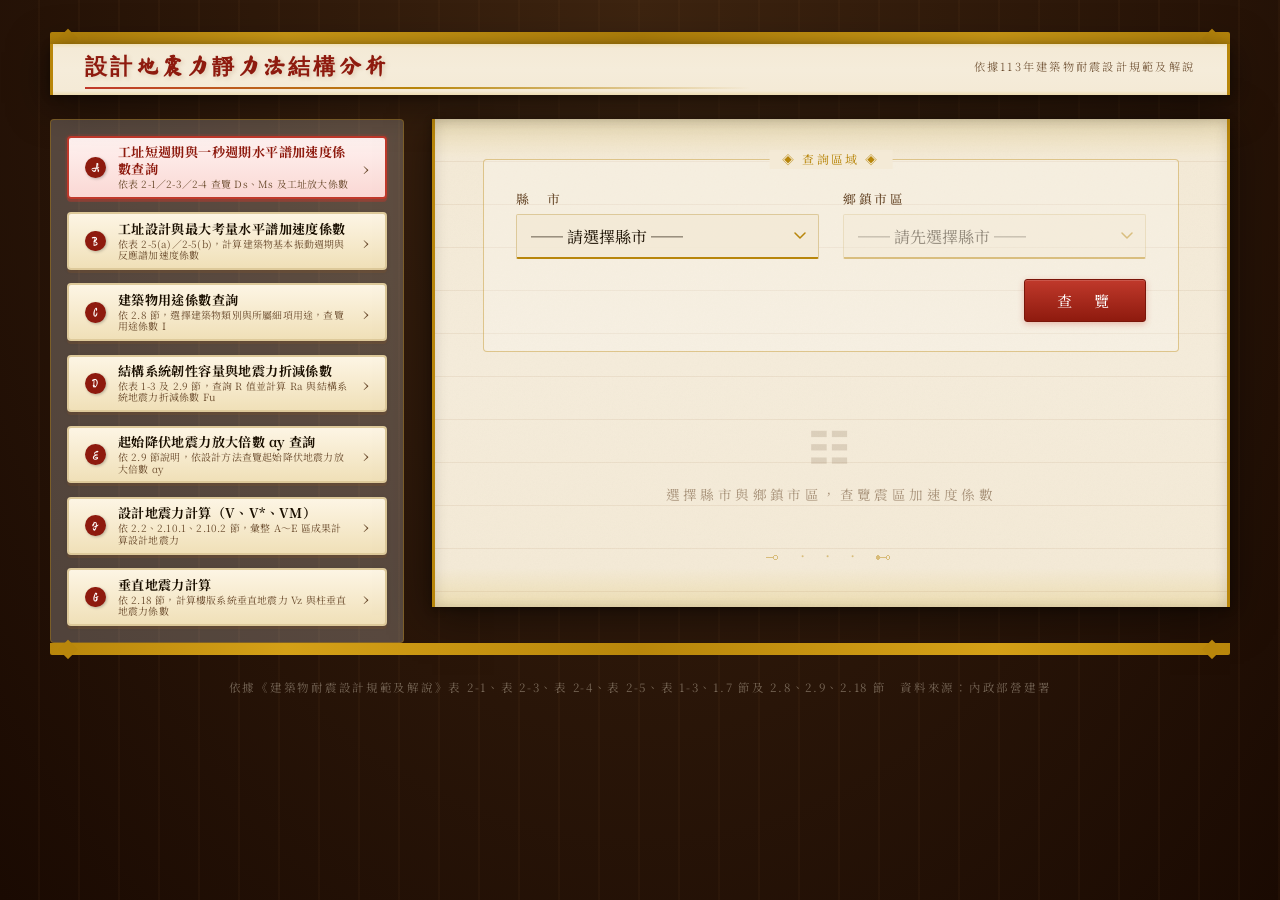
==== commit bebab3ea: "新增 G 區：垂直地震力計算（依 2.18 節） 依 (2-19) 由 F 區三案例（V／V*／VM）之 SaD、SaM 換算 SaD,V／SaM,V， 韌性容量固定 R=3.0 並比照 D 區邏輯求" ====
--- a/index.html
+++ b/index.html
@@ -81,6 +81,16 @@
             <span class="nav-item__chevron" aria-hidden="true">›</span>
           </button>
         </li>
+        <li>
+          <button type="button" class="nav-item" data-panel="panel-g">
+            <span class="nav-item__badge">G</span>
+            <span class="nav-item__body">
+              <span class="nav-item__title">垂直地震力計算</span>
+              <span class="nav-item__desc">依 2.18 節，計算樓版系統垂直地震力 Vz 與柱垂直地震力係數</span>
+            </span>
+            <span class="nav-item__chevron" aria-hidden="true">›</span>
+          </button>
+        </li>
       </ul>
     </nav>
 
@@ -96,13 +106,15 @@
     <section class="content-panel" id="panel-e"></section>
 
     <section class="content-panel" id="panel-f"></section>
+
+    <section class="content-panel" id="panel-g"></section>
     </div>
 
   </div>
 
   <div class="gold-bar gold-bar--bottom"></div>
   <footer class="page-footer">
-    依據《建築物耐震設計規範及解說》表 2-1、表 2-3、表 2-4、表 2-5、表 1-3、1.7 節及 2.8、2.9 節　資料來源：內政部營建署
+    依據《建築物耐震設計規範及解說》表 2-1、表 2-3、表 2-4、表 2-5、表 1-3、1.7 節及 2.8、2.9、2.18 節　資料來源：內政部營建署
   </footer>
 
   <script src="script.js"></script>
